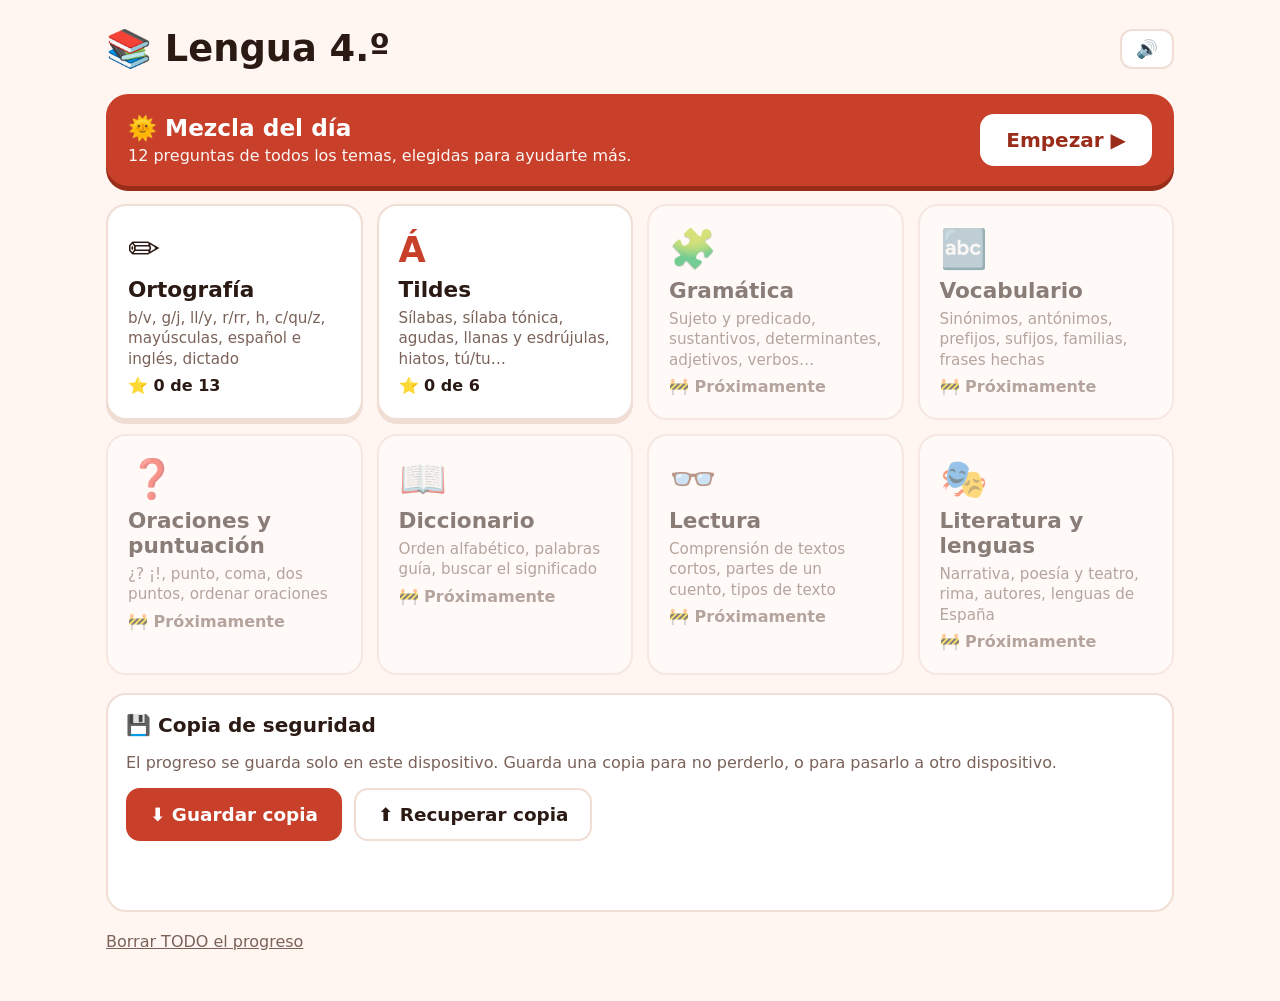
==== index.html @ 96a1ffc2 "Phase 2: Tildes topic with 6 accent skills Syllables, stressed syllable, aguda/llana/esdrújula, the " ====
<!doctype html>
<html lang="es">
<head>
<meta charset="utf-8">
<meta name="viewport" content="width=device-width, initial-scale=1, maximum-scale=1, user-scalable=no">
<meta name="apple-mobile-web-app-capable" content="yes">
<meta name="mobile-web-app-capable" content="yes">
<meta name="theme-color" content="#c8402a">
<title>Lengua 4.º</title>
<link rel="manifest" href="manifest.webmanifest">
<link rel="icon" href="icon-192.png">
<link rel="apple-touch-icon" href="icon-192.png">
<link rel="stylesheet" href="shared/style.css">
<style>
/* main page only */
.daily{display:flex;align-items:center;justify-content:space-between;gap:16px;flex-wrap:wrap;background:var(--accent);color:var(--accent-ink);
  border-radius:22px;padding:20px 22px;margin:16px 0 6px;box-shadow:0 5px 0 var(--accent-dark)}
.daily h2{margin:0 0 4px;font-size:1.45rem}
.daily p{margin:0;opacity:.95}
.daily .btn{background:#fff;color:var(--accent-dark);border:none;font-size:1.25rem;padding:14px 26px}
.daily .btn:disabled{opacity:.6;cursor:default}
.mode .letter{display:inline-block;font-weight:900;color:var(--accent);font-size:2.2rem;line-height:1.1}
</style>
</head>
<body>
<section id="hub" class="screen active">
  <div class="top">
    <h1>📚 Lengua 4.º</h1>
    <button id="soundBtn" class="ghost" aria-label="Sonido sí o no">🔊</button>
  </div>

  <div class="daily" id="daily"></div>

  <div id="topics" class="modes"></div>

  <div class="panel">
    <h2>💾 Copia de seguridad</h2>
    <p class="muted">El progreso se guarda solo en este dispositivo. Guarda una copia para no perderlo, o para pasarlo a otro dispositivo.</p>
    <div class="btnrow" style="justify-content:flex-start;margin-top:10px">
      <button id="backupBtn" class="btn primary">⬇️ Guardar copia</button>
      <button id="restoreBtn" class="btn">⬆️ Recuperar copia</button>
      <input id="restoreFile" type="file" accept=".json,application/json" hidden>
    </div>
    <p id="backupMsg" class="muted" style="min-height:1.2em"></p>
  </div>
  <button id="resetBtn" class="link">Borrar TODO el progreso</button>
</section>

<script src="shared/progress.js"></script>
<script src="shared/engine.js"></script>
<script src="shared/words.js"></script>
<script src="shared/silabas.js"></script>
<!-- every topic's skills.js goes here as it is built: for progress, the curriculum map and the daily mix -->
<script src="ortografia/skills.js"></script>
<script src="tildes/skills.js"></script>
<script>
(function(){
"use strict";
const { $, prog:P, shuffle } = L4;

/* The topics, in the order of the roadmap. built:false shows "Próximamente". */
const TOPICS = [
  { id:"ortografia",  emoji:"✏️", name:"Ortografía",            path:"ortografia/",  desc:"b/v, g/j, ll/y, r/rr, h, c/qu/z, mayúsculas, español e inglés, dictado" },
  { id:"tildes",      emoji:'<span class="letter">Á</span>', name:"Tildes",               path:"tildes/",      desc:"Sílabas, sílaba tónica, agudas, llanas y esdrújulas, hiatos, tú/tu…" },
  { id:"gramatica",   emoji:"🧩", name:"Gramática",             path:"gramatica/",   desc:"Sujeto y predicado, sustantivos, determinantes, adjetivos, verbos…" },
  { id:"vocabulario", emoji:"🔤", name:"Vocabulario",           path:"vocabulario/", desc:"Sinónimos, antónimos, prefijos, sufijos, familias, frases hechas" },
  { id:"oraciones",   emoji:"❓", name:"Oraciones y puntuación", path:"oraciones/",   desc:"¿? ¡!, punto, coma, dos puntos, ordenar oraciones" },
  { id:"diccionario", emoji:"📖", name:"Diccionario",           path:"diccionario/", desc:"Orden alfabético, palabras guía, buscar el significado" },
  { id:"lectura",     emoji:"👓", name:"Lectura",               path:"lectura/",     desc:"Comprensión de textos cortos, partes de un cuento, tipos de texto" },
  { id:"literatura",  emoji:"🎭", name:"Literatura y lenguas",  path:"literatura/",  desc:"Narrativa, poesía y teatro, rima, autores, lenguas de España" }
];
const built = t => L4.TOPICS.some(x => x.id === t.id);
const allSkills = () => L4.TOPICS.flatMap(T => T.skills.map(s => ({ s, T })));

/* ---------- topic tiles ---------- */
function renderTopics(){
  $("#topics").innerHTML = TOPICS.map(t => {
    if (!built(t)) return `<div class="mode soon" aria-disabled="true"><span class="emoji">${t.emoji}</span><b>${t.name}</b><small>${t.desc}</small><small><b style="font-size:1rem">🚧 Próximamente</b></small></div>`;
    const topic = L4.TOPICS.find(x => x.id === t.id);
    return `<a class="mode" href="${t.path}"><span class="emoji">${t.emoji}</span><b>${t.name}</b><small>${t.desc}</small><small><b style="font-size:1rem;color:var(--ink)">⭐ ${P.topicStars(topic)} de ${topic.skills.length}</b></small></a>`;
  }).join("");
}

/* ---------- the daily mix ---------- */
function status(id){ const r = P.peek(id); return !r || !r.seen ? (r && r.star ? "mastered" : "new") : r.star ? "mastered" : "learning"; }
function renderDaily(){
  if (!allSkills().length){
    $("#daily").innerHTML = `<div><h2>🌞 Mezcla del día</h2><p>Estará lista en cuanto haya temas para practicar.</p></div><button class="btn" disabled>Empezar ▶</button>`;
    return;
  }
  const d = P.daily, done = d.last === P.today(), yesterday = P.dayKey(new Date(Date.now() - 864e5));
  const streak = done || d.last === yesterday ? d.streak : 0;
  const line = done ? `✓ ¡Hecha hoy! 🔥 ${streak} ${streak === 1 ? "día" : "días"} seguidos. ¿Otra?`
             : streak ? `¡Sigue con tu racha de 🔥 ${streak} ${streak === 1 ? "día" : "días"}!`
             : "12 preguntas de todos los temas, elegidas para ayudarte más.";
  $("#daily").innerHTML = `<div><h2>🌞 Mezcla del día</h2><p>${line}</p></div><button class="btn" id="mixBtn">${done ? "Otra vez" : "Empezar"} ▶</button>`;
  $("#mixBtn").onclick = startMix;
}
function buildMix(){
  const pool = allSkills().map(({ s, T }) => {
    const r = P.peek(s.id), st = status(s.id);
    if (st === "new") return { s, T, w:1, lv:1, isNew:true };
    if (st === "mastered"){                            // review it if it hasn't been practised for a week
      const days = r && r.lastDate ? (Date.now() - new Date(r.lastDate)) / 864e5 : 99;
      return { s, T, w:days >= 7 ? 3 : .5, lv:3 };
    }
    return { s, T, w:r.last === 0 ? 6 : 4, lv:r.level };   // still learning: most of the mix
  });
  const qs = [], per = {}, keys = new Set();
  let news = 0, guard = 0;
  while (qs.length < 12 && guard++ < 800){
    // at most 2 questions per skill and 2 new skills, unless there aren't enough skills to fill the mix
    const strict = guard < 300;
    const [p] = L4.weightedPick(pool, pool.map(x => x.w), 1);
    if ((per[p.s.id] || 0) >= (strict ? 2 : 4) || (strict && p.isNew && !per[p.s.id] && news >= 2)) continue;
    let q; try { q = p.s.make(p.lv); } catch(e){ continue; }
    const k = q.key || q.text + "|" + (q.gap || "");
    if (keys.has(k)) continue;
    keys.add(k);
    if (p.isNew && !per[p.s.id]) news++;
    per[p.s.id] = (per[p.s.id] || 0) + 1;
    qs.push(Object.assign(q, { _skill:p.s.id, _lv:p.lv, _name:p.s.name, tag:`${p.T.emoji} ${p.s.name}` }));
  }
  return shuffle(qs);
}
L4._buildMix = buildMix;                               // for testing
let unlocked = [];                                     // levels and stars won during this mix
function startMix(){
  unlocked = [];
  L4.startSession({ title:"🌞 Mezcla del día", questions:buildMix(), requeue:true, maxQ:16, waitOnWrong:true,
    onAnswer:(q, ok, ms) => {
      P.record(q._skill, ok, ms);
      if (!q.retry){ const m = P.mixProgress(q._skill, q._lv, ok, q._name); if (m) unlocked.push(m); }   // retries don't count
    },
    onFinish:finishMix });
}
function finishMix(res){
  const first = res.filter(r => !r.q.retry), score = first.filter(r => r.ok).length;
  const fresh = P.dailyDone(), d = P.daily;
  const msg = (fresh ? `🔥 ¡${d.streak} ${d.streak === 1 ? "día" : "días"} seguidos! ` : "") +
    (score === first.length ? "¡Todas bien! ¡Genial!" : score >= first.length * .75 ? "¡Muy buen trabajo!" : "Buena práctica. Las difíciles volverán mañana.");
  L4.showResults({ title:fresh ? "¡Mezcla del día hecha! 🌞" : "¡Mezcla hecha! 🌞", score:`${score} / ${first.length}`, msg:unlocked.length ? `${msg} ${unlocked.join(" · ")}` : msg,
    missed:res.filter(r => !r.ok), buttons:[["Otra mezcla", startMix, ""], ["Inicio", goHome, "primary"]], celebrate:fresh || unlocked.length > 0 });
}
function goHome(){ L4.stopSession(); renderAll(); L4.show("hub"); }
L4.onQuit = goHome;

function renderAll(){
  renderDaily(); renderTopics();
  $("#soundBtn").textContent = P.sound ? "🔊" : "🔇";
}

$("#soundBtn").addEventListener("click", () => { P.sound = !P.sound; renderAll(); });
$("#resetBtn").addEventListener("click", () => {
  if (confirm("¿Borrar TODO el progreso de todos los temas (estrellas, niveles, racha)? No se puede deshacer.")){ P.resetAll(); location.reload(); }
});

/* ---------- backup & restore ---------- */
function backupMsg(t){ $("#backupMsg").textContent = t; }
$("#backupBtn").addEventListener("click", () => {
  try {
    const stamp = P.today(), name = `lengua4-copia-${stamp}.json`;
    const url = URL.createObjectURL(new Blob([JSON.stringify(P.backup(), null, 1)], { type:"application/json" }));
    const a = document.createElement("a");
    a.href = url; a.download = name;
    document.body.appendChild(a); a.click(); a.remove();
    setTimeout(() => URL.revokeObjectURL(url), 10000);
    backupMsg(`✓ Guardado "${name}" (mira en Descargas).`);
  } catch(e){ backupMsg("No se ha podido guardar la copia en este dispositivo."); }
});
$("#restoreBtn").addEventListener("click", () => $("#restoreFile").click());
$("#restoreFile").addEventListener("change", async e => {
  const f = e.target.files && e.target.files[0];
  e.target.value = "";
  if (!f) return;
  let obj;
  try { obj = JSON.parse(await f.text()); } catch(err){ backupMsg("Ese archivo no es una copia de Lengua 4.º."); return; }
  const when = obj && obj.savedAt ? new Date(obj.savedAt).toLocaleString("es-ES") : "una fecha desconocida";
  if (!confirm(`¿Cambiar el progreso de este dispositivo por la copia del ${when}?`)) return;
  try { P.restore(obj); renderAll(); backupMsg("✓ Progreso recuperado."); }
  catch(err){ backupMsg("Ese archivo no es una copia de Lengua 4.º."); }
});

L4.registerOffline("sw.js");
renderAll();
})();
</script>
</body>
</html>
---- shared/style.css ----
/* Shared look for every page of Lengua 4.º (based on the maths app's style) */
:root{
  --bg:#fff6f1; --card:#ffffff; --ink:#2b1a14; --muted:#7a6259; --accent:#c8402a; --accent-dark:#9a2c1a; --accent-ink:#ffffff;
  --good:#1a8f57; --good-fill:#1a8f57; --good-dark:#126b40; --bad:#d63b3b; --near:#a36500; --line:#f0ddd4; --key:#fbebe3; --key-ink:#2b1a14; --grey:#e7dcd7;
  --gold:#ffe9a8; --gold-ink:#6a4a00;
}
@media (prefers-color-scheme: dark){
  :root{ --bg:#1c1311; --card:#2a1d19; --ink:#f7ece7; --muted:#c0a79d; --accent:#cf4630; --accent-dark:#8e2f1f; --line:#46322b;
         --key:#3a2a24; --key-ink:#f7ece7; --grey:#4a3832; --near:#f0a830; --good:#3cc47f; --bad:#ff6b6b; }
}
*{box-sizing:border-box}
html,body{margin:0;min-height:100%}
body{background:var(--bg);color:var(--ink);font-family:system-ui,-apple-system,"Segoe UI",Roboto,sans-serif;
  -webkit-user-select:none;user-select:none;touch-action:manipulation;-webkit-tap-highlight-color:transparent}
button{font:inherit;color:inherit;cursor:pointer}
a.ghost,a.mode{color:inherit;text-decoration:none}
.screen{display:none;padding:20px 16px 40px;max-width:1100px;margin:0 auto}
.screen.active{display:block}
h1{font-size:clamp(1.6rem,4vw,2.3rem);margin:.2em 0}
h2{font-size:1.25rem;margin:0 0 .6em}
h3{font-size:1.05rem;margin:1.2em 0 .5em}
.muted{color:var(--muted)}
.top{display:flex;align-items:center;justify-content:space-between;gap:12px;flex-wrap:wrap}
.topbtns{display:flex;gap:8px}
.ghost{background:var(--card);border:2px solid var(--line);border-radius:12px;padding:8px 14px;font-size:1.1rem}
.link{background:none;border:none;color:var(--muted);text-decoration:underline;padding:10px 0;margin-top:10px}

/* tiles */
.modes{display:grid;grid-template-columns:repeat(auto-fit,minmax(230px,1fr));gap:14px;margin:18px 0}
.mode{background:var(--card);border:2px solid var(--line);border-radius:20px;padding:20px;text-align:left;display:flex;flex-direction:column;gap:6px;
  box-shadow:0 4px 0 var(--line);transition:transform .08s}
.mode:active{transform:translateY(3px);box-shadow:0 1px 0 var(--line)}
.mode .emoji{font-size:2.4rem}
.mode b{font-size:1.35rem}
.mode small{color:var(--muted);font-size:.95rem;line-height:1.35}
.mode.soon{opacity:.55;box-shadow:none;cursor:default}
.mode.soon:active{transform:none}
.records{display:grid;grid-template-columns:repeat(auto-fit,minmax(150px,1fr));gap:10px}
.rec{background:var(--key);border-radius:14px;padding:12px 14px}
.rec small{display:block;color:var(--muted)}
.rec b{font-size:1.8rem}
.panel{background:var(--card);border:2px solid var(--line);border-radius:20px;padding:18px;margin-top:14px}

/* skill tabs, rule card and levels on topic pages */
.tabs{display:flex;flex-wrap:wrap;gap:8px;padding:4px 2px 8px;margin-top:14px}
.tab{flex:0 0 auto;background:var(--card);border:2px solid var(--line);border-radius:999px;padding:10px 16px;font-weight:700;white-space:nowrap}
.tab.on{background:var(--accent);border-color:var(--accent);color:var(--accent-ink)}
.note{background:var(--gold);color:var(--gold-ink);border-radius:12px;padding:8px 12px;max-width:640px;font-weight:600}
.rule{background:var(--key);border-radius:16px;padding:12px 16px;margin:12px 0 4px;max-width:640px;line-height:1.5;font-size:1.08rem}
.rule summary{cursor:pointer;font-weight:800;font-size:1.1rem}
.rule div{margin-top:8px}
.rule ul{margin:.3em 0;padding-left:1.3em}
.rule b{color:var(--accent)}
.llist{display:grid;gap:12px;margin-top:16px;max-width:560px}
.lbtn{background:var(--card);border:2px solid var(--line);border-radius:18px;padding:16px;display:flex;flex-direction:column;gap:4px;
  align-items:flex-start;text-align:left;box-shadow:0 4px 0 var(--line)}
.lbtn b{font-size:1.25rem}
.lbtn small{color:var(--muted)}
.lbtn:disabled{opacity:.45;cursor:default}

/* play */
.playtop{display:flex;align-items:center;justify-content:space-between;gap:10px;font-weight:700}
#playTitle{text-align:center;flex:1}
#progress{color:var(--muted);min-width:60px;text-align:right}
.playbody{display:flex;flex-direction:column;align-items:center;gap:14px;margin-top:18px;text-align:center}
.q{font-size:clamp(1.3rem,4.2vw,2rem);font-weight:700;line-height:1.35;max-width:34ch}
.q:empty{display:none}
.qpic{display:flex;flex-wrap:wrap;justify-content:center;gap:8px;font-size:clamp(3rem,10vw,5rem);line-height:1.1}
.qpic:empty{display:none}
.answer{display:inline-block;min-width:5em;max-width:100%;font-size:clamp(2rem,7vw,3.4rem);font-weight:800;padding:.08em .4em;border:4px solid var(--accent);
  border-radius:18px;background:var(--card);min-height:1.45em;overflow-wrap:anywhere;letter-spacing:.02em}
.answer.right{border-color:var(--good);color:var(--good)}
.answer.near{border-color:var(--near);color:var(--near)}
.answer.wrong{border-color:var(--bad);color:var(--bad)}
.answer .caret{display:inline-block;width:.08em;height:1em;background:var(--accent);vertical-align:-.12em;margin-left:.03em;animation:blink 1s steps(1) infinite}
.answer.right .caret,.answer.near .caret,.answer.wrong .caret{display:none}
@keyframes blink{50%{opacity:0}}
.answer .slot{display:inline-block;min-width:.7em;border-bottom:.1em solid var(--accent);color:var(--accent);line-height:1.1}
.answer .slot.none{min-width:.35em}
.answer .slot.right{color:var(--good);border-color:var(--good)}
.sayBtn{font-size:clamp(2.4rem,7vw,3.4rem);background:var(--gold);color:var(--gold-ink);border:none;border-radius:20px;padding:.1em .5em;box-shadow:0 4px 0 var(--line)}
.answer .slot.wrongpick{color:var(--bad);border-color:var(--bad)}
.answer .fix{color:var(--good);font-size:.7em}
.feedback{min-height:1.6em;font-size:clamp(1.15rem,3.2vw,1.6rem);font-weight:700;line-height:1.4;max-width:40ch}
.feedback:empty{min-height:0}
.feedback.good{color:var(--good)}
.feedback.near{color:var(--near)}
.feedback.bad{color:var(--bad)}
.feedback b{color:var(--ink)}
#cont:empty{display:none}
.choices{display:grid;gap:12px;width:100%;max-width:440px}
.choices:empty{display:none}
.choices.row{grid-template-columns:repeat(auto-fit,minmax(90px,1fr));max-width:520px}
.choice{min-height:72px;font-size:1.6rem;font-weight:700;border:3px solid var(--line);border-radius:16px;background:var(--key);color:var(--key-ink);box-shadow:0 4px 0 var(--line)}
.choice:disabled{cursor:default}
.choice.right{border-color:var(--good);background:#a6e5c1;color:#0d5a33}
.choice.wrongpick{border-color:var(--bad);background:#f7c3c3;color:#7a1d1d}
.choice.check{background:var(--good-fill);color:#fff;border-color:var(--good-fill);box-shadow:0 4px 0 var(--good-dark)}

/* tap words in a sentence */
.board{width:100%;max-width:820px}
.board:empty{display:none}
.sentence{display:flex;flex-wrap:wrap;justify-content:center;align-items:baseline;gap:10px 8px;font-size:clamp(1.4rem,4vw,2rem);font-weight:600;line-height:1.3}
.word{border:3px solid var(--line);background:var(--card);border-radius:12px;padding:.12em .4em;font-weight:600;box-shadow:0 3px 0 var(--line)}
.word.on{background:var(--accent);border-color:var(--accent);color:var(--accent-ink)}
.word.right{background:#a6e5c1;border-color:var(--good);color:#0d5a33}
.word.missed{border-color:var(--good);border-style:dashed}
.word.wrongpick{background:#f7c3c3;border-color:var(--bad);color:#7a1d1d}
.word:disabled{cursor:default}
.mark{margin-left:-6px;font-weight:800}

/* put cards in order */
.built{min-height:3.4em;display:flex;flex-wrap:wrap;justify-content:center;align-items:center;gap:8px;padding:10px;border:3px dashed var(--accent);
  border-radius:18px;background:var(--card);margin-bottom:14px}
.built.tight{gap:3px}
.built.right{border-style:solid;border-color:var(--good)}
.built.wrong{border-style:solid;border-color:var(--bad)}
.built .hint{font-size:1.1rem}
.pool{display:flex;flex-wrap:wrap;justify-content:center;gap:10px}
.card{font-size:clamp(1.3rem,3.6vw,1.8rem);font-weight:700;border:3px solid var(--line);background:var(--key);color:var(--key-ink);border-radius:14px;
  padding:.25em .6em;min-width:2.2em;box-shadow:0 3px 0 var(--line)}
.card.on{background:var(--card);border-color:var(--accent)}
.card:disabled{cursor:default}
.ghostcard{visibility:hidden}

/* Spanish keyboard */
.kbd{width:100%;max-width:760px;display:flex;flex-direction:column;gap:7px;margin-top:4px}
.krow,.kxtra{display:flex;gap:6px;justify-content:center}
.kxtra:empty{display:none}
.kbd button{flex:1 1 0;min-width:0;height:clamp(50px,7.2vh,64px);font-size:clamp(1.25rem,3.4vw,1.7rem);font-weight:700;border:none;border-radius:12px;
  background:var(--key);color:var(--key-ink);box-shadow:0 3px 0 var(--line);padding:0}
.kbd button.down{transform:translateY(2px);box-shadow:0 1px 0 var(--line)}
.kbd .kxtra button{flex:0 0 clamp(50px,9vw,72px);background:var(--gold);color:var(--gold-ink)}
.kbd .k-shift,.kbd .k-del{flex-grow:1.5}
.kbd .k-shift.on{background:var(--accent);color:var(--accent-ink)}
.kbd .k-acute,.kbd .k-diaer{flex-grow:1;background:var(--gold);color:var(--gold-ink);font-size:clamp(2.4rem,6vw,3.2rem);line-height:1;padding-top:.3em}
.kbd button.lit{background:var(--gold);color:var(--gold-ink);outline:3px solid var(--accent)}
.kbd .k-acute.on,.kbd .k-diaer.on{background:var(--accent);color:var(--accent-ink)}
.kbd .k-space{flex-grow:4;font-size:1.1rem}
.kbd .k-ok{flex-grow:3;background:var(--good-fill);color:#fff;box-shadow:0 3px 0 var(--good-dark);font-size:1.15rem}

/* results */
.res{text-align:center;max-width:720px;margin:0 auto}
.bigscore{font-size:clamp(3.5rem,12vw,6rem);font-weight:800;color:var(--accent);margin:.1em 0}
.chips{display:flex;flex-wrap:wrap;gap:10px;justify-content:center}
.chip{background:var(--card);border:2px solid var(--line);border-radius:14px;padding:8px 14px;display:flex;flex-direction:column}
.chip b{font-size:1.25rem}
.chip small{color:var(--muted)}
.btnrow{display:flex;flex-wrap:wrap;gap:12px;justify-content:center;margin-top:26px}
.btn{background:var(--card);border:2px solid var(--line);border-radius:14px;padding:14px 22px;font-size:1.15rem;font-weight:700}
.btn.primary{background:var(--accent);border-color:var(--accent);color:var(--accent-ink)}

/* confetti */
.confetti{position:fixed;inset:0;pointer-events:none;overflow:hidden;z-index:10}
.confetti span{position:absolute;top:-50px;animation:fall 2.6s ease-in forwards}
@keyframes fall{to{transform:translateY(110vh) rotate(540deg)}}
.q .hint{letter-spacing:.18em;white-space:nowrap}
.q .vv{color:var(--accent);text-decoration:underline;text-underline-offset:.15em}
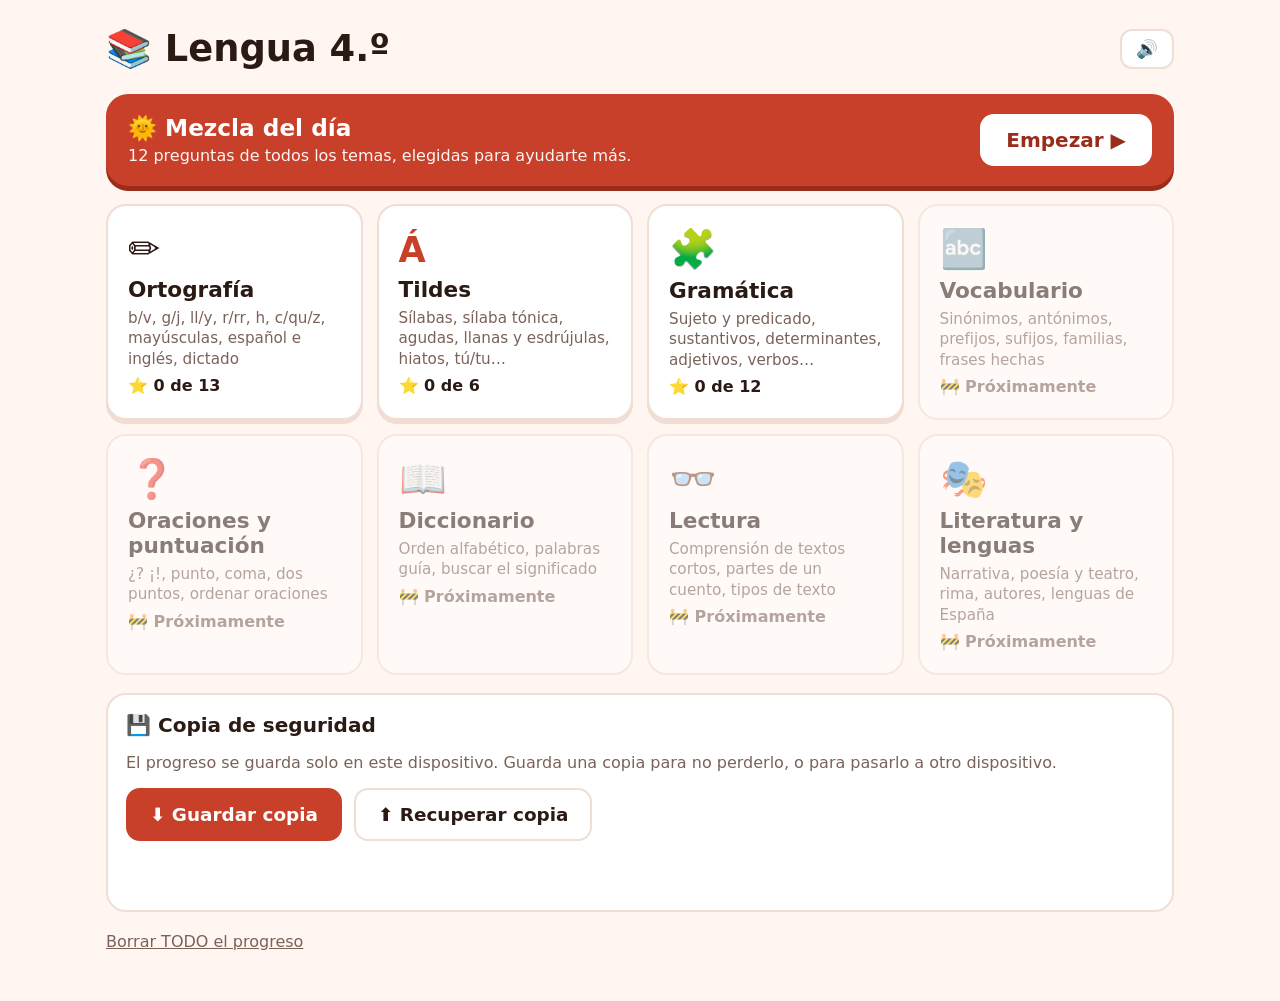
==== commit 6bc8ce22: "Phase 3: Gramática topic with 12 grammar skills Subject and predicate, sentence types, noun phrase, " ====
--- a/index.html
+++ b/index.html
@@ -53,6 +53,7 @@
 <!-- every topic's skills.js goes here as it is built: for progress, the curriculum map and the daily mix -->
 <script src="ortografia/skills.js"></script>
 <script src="tildes/skills.js"></script>
+<script src="gramatica/skills.js"></script>
 <script>
 (function(){
 "use strict";
--- a/shared/style.css
+++ b/shared/style.css
@@ -156,3 +156,4 @@
 @keyframes fall{to{transform:translateY(110vh) rotate(540deg)}}
 .q .hint{letter-spacing:.18em;white-space:nowrap}
 .q .vv{color:var(--accent);text-decoration:underline;text-underline-offset:.15em}
+.answer.long{font-size:clamp(1.4rem,4.6vw,2.2rem)}
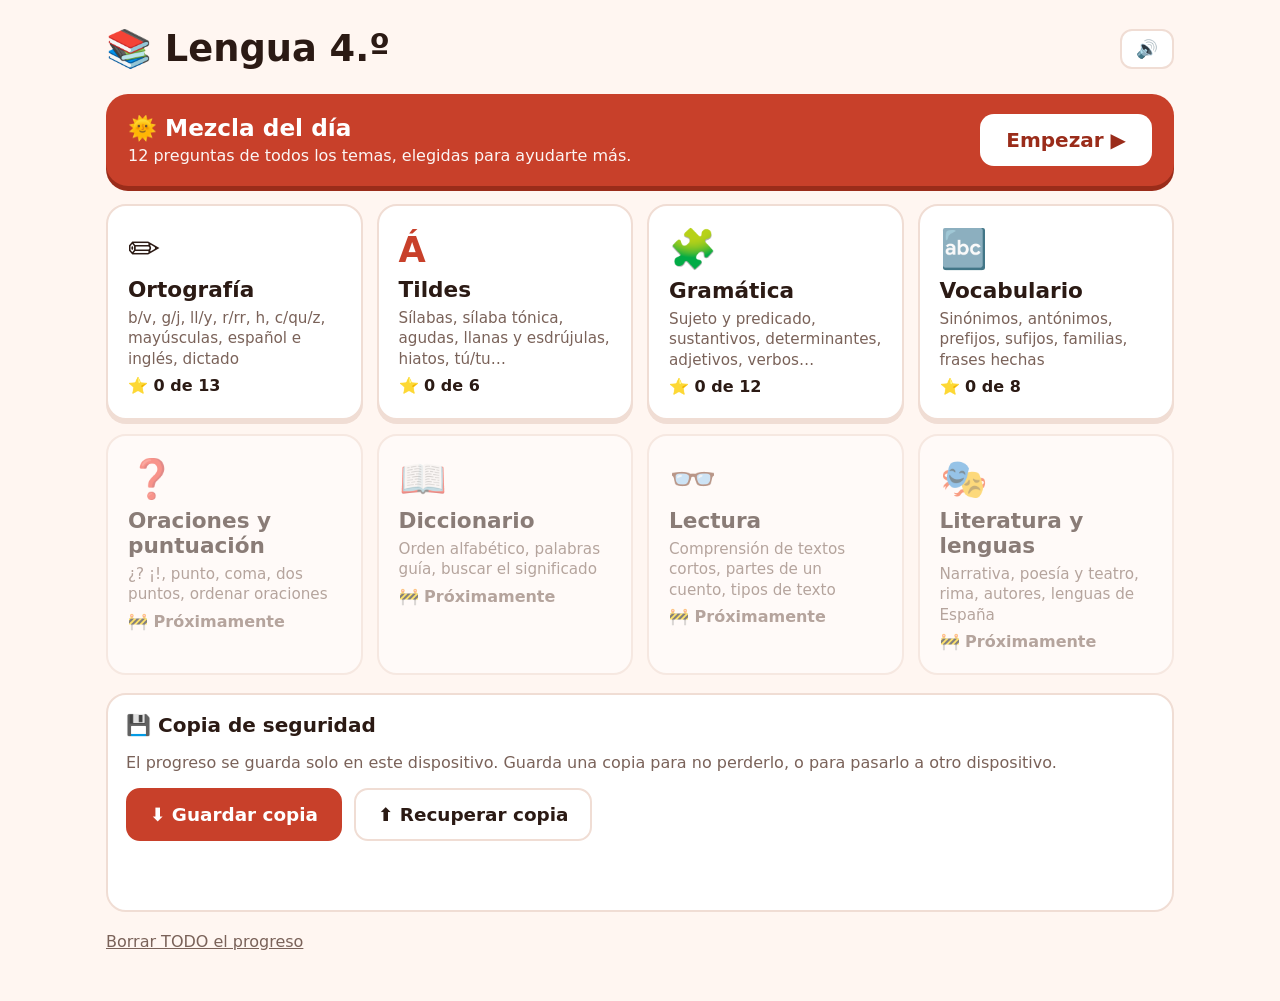
==== commit b5408182: "Phase 4: Vocabulario topic with 8 vocabulary skills Word families, compound words, prefixes, suffixe" ====
--- a/index.html
+++ b/index.html
@@ -54,6 +54,7 @@
 <script src="ortografia/skills.js"></script>
 <script src="tildes/skills.js"></script>
 <script src="gramatica/skills.js"></script>
+<script src="vocabulario/skills.js"></script>
 <script>
 (function(){
 "use strict";
--- a/shared/style.css
+++ b/shared/style.css
@@ -157,3 +157,4 @@
 .q .hint{letter-spacing:.18em;white-space:nowrap}
 .q .vv{color:var(--accent);text-decoration:underline;text-underline-offset:.15em}
 .answer.long{font-size:clamp(1.4rem,4.6vw,2.2rem)}
+.q b{color:var(--accent)}
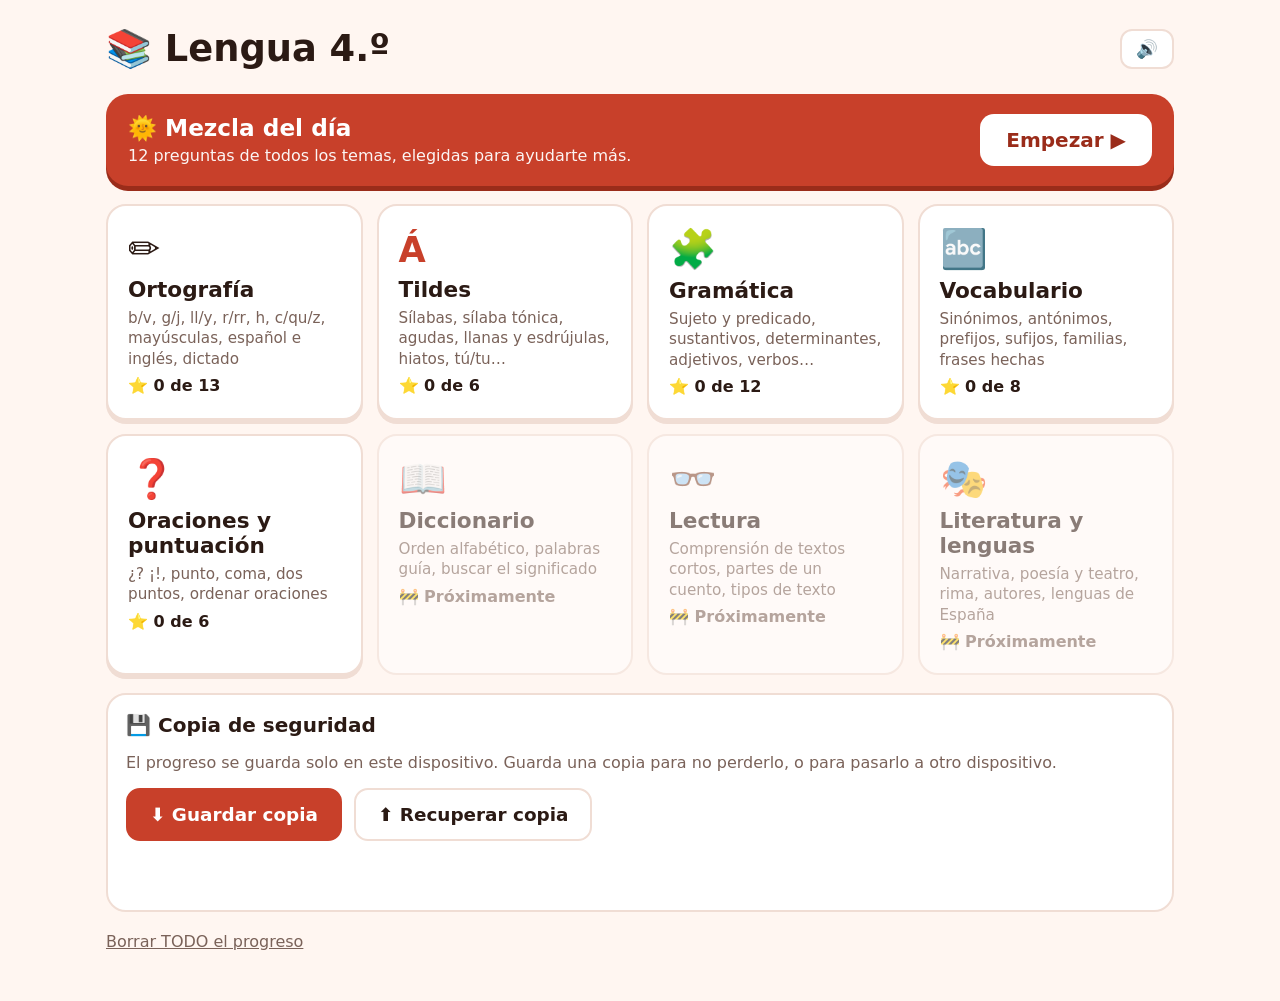
==== commit 3b2a69dc: "Phase 5: Oraciones y puntuación topic with 6 skills New punct input (choose a mark, tap where it goe" ====
--- a/index.html
+++ b/index.html
@@ -55,6 +55,7 @@
 <script src="tildes/skills.js"></script>
 <script src="gramatica/skills.js"></script>
 <script src="vocabulario/skills.js"></script>
+<script src="oraciones/skills.js"></script>
 <script>
 (function(){
 "use strict";
--- a/shared/style.css
+++ b/shared/style.css
@@ -158,3 +158,19 @@
 .q .vv{color:var(--accent);text-decoration:underline;text-underline-offset:.15em}
 .answer.long{font-size:clamp(1.4rem,4.6vw,2.2rem)}
 .q b{color:var(--accent)}
+
+/* place punctuation */
+.psentence{display:flex;flex-wrap:wrap;justify-content:center;align-items:center;gap:4px 2px;font-size:clamp(1.4rem,4vw,2rem);font-weight:600;line-height:1.3}
+.pword{padding:0 .05em}
+.gapbtn{min-width:1.4em;height:1.6em;border:2px dashed var(--line);border-radius:10px;background:transparent;padding:0 .15em;display:inline-flex;align-items:center;justify-content:center;font-size:1em;font-weight:800}
+.gapbtn i{display:block;width:.25em;height:.25em;border-radius:50%;background:var(--muted);opacity:.5}
+.gapbtn.full{border-style:solid;border-color:var(--accent);background:var(--card)}
+.gapbtn:disabled{cursor:default}
+.pm{color:var(--accent)}
+.pm.right{color:var(--good)}
+.pm.wrongpick{color:var(--bad);text-decoration:line-through}
+.pm.missed{color:var(--good);border-bottom:3px dashed var(--good)}
+.marks{display:flex;gap:10px;justify-content:center;flex-wrap:wrap}
+.markbtn{min-width:64px;height:64px;font-size:2rem;font-weight:800;border:3px solid var(--line);border-radius:16px;background:var(--key);color:var(--key-ink);box-shadow:0 4px 0 var(--line)}
+.markbtn.on{background:var(--accent);border-color:var(--accent);color:var(--accent-ink)}
+.choices .hint{margin:0;text-align:center}
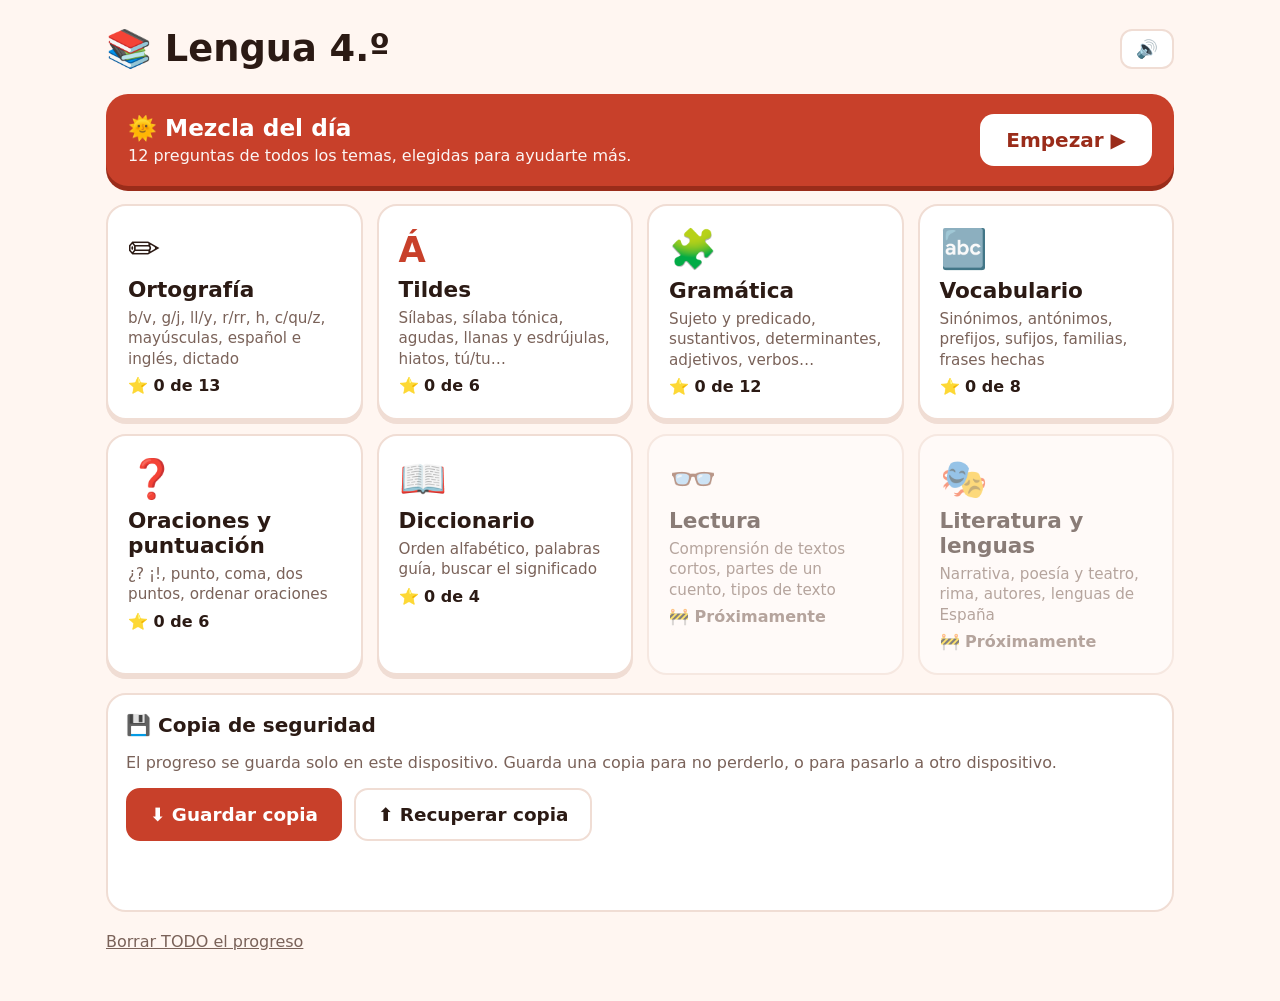
==== commit 6bfdb0ab: "Phase 6: Diccionario topic with 4 skills Alphabetical order (ñ after n, accents ignored), guide word" ====
--- a/index.html
+++ b/index.html
@@ -56,6 +56,7 @@
 <script src="gramatica/skills.js"></script>
 <script src="vocabulario/skills.js"></script>
 <script src="oraciones/skills.js"></script>
+<script src="diccionario/skills.js"></script>
 <script>
 (function(){
 "use strict";
--- a/shared/style.css
+++ b/shared/style.css
@@ -174,3 +174,5 @@
 .markbtn{min-width:64px;height:64px;font-size:2rem;font-weight:800;border:3px solid var(--line);border-radius:16px;background:var(--key);color:var(--key-ink);box-shadow:0 4px 0 var(--line)}
 .markbtn.on{background:var(--accent);border-color:var(--accent);color:var(--accent-ink)}
 .choices .hint{margin:0;text-align:center}
+.qpic .entry{font-size:clamp(1.05rem,3vw,1.3rem);line-height:1.5;text-align:left;max-width:640px;background:var(--card);border:2px solid var(--line);border-left:6px solid var(--accent);border-radius:12px;padding:10px 14px}
+.qpic .entry span{display:block}
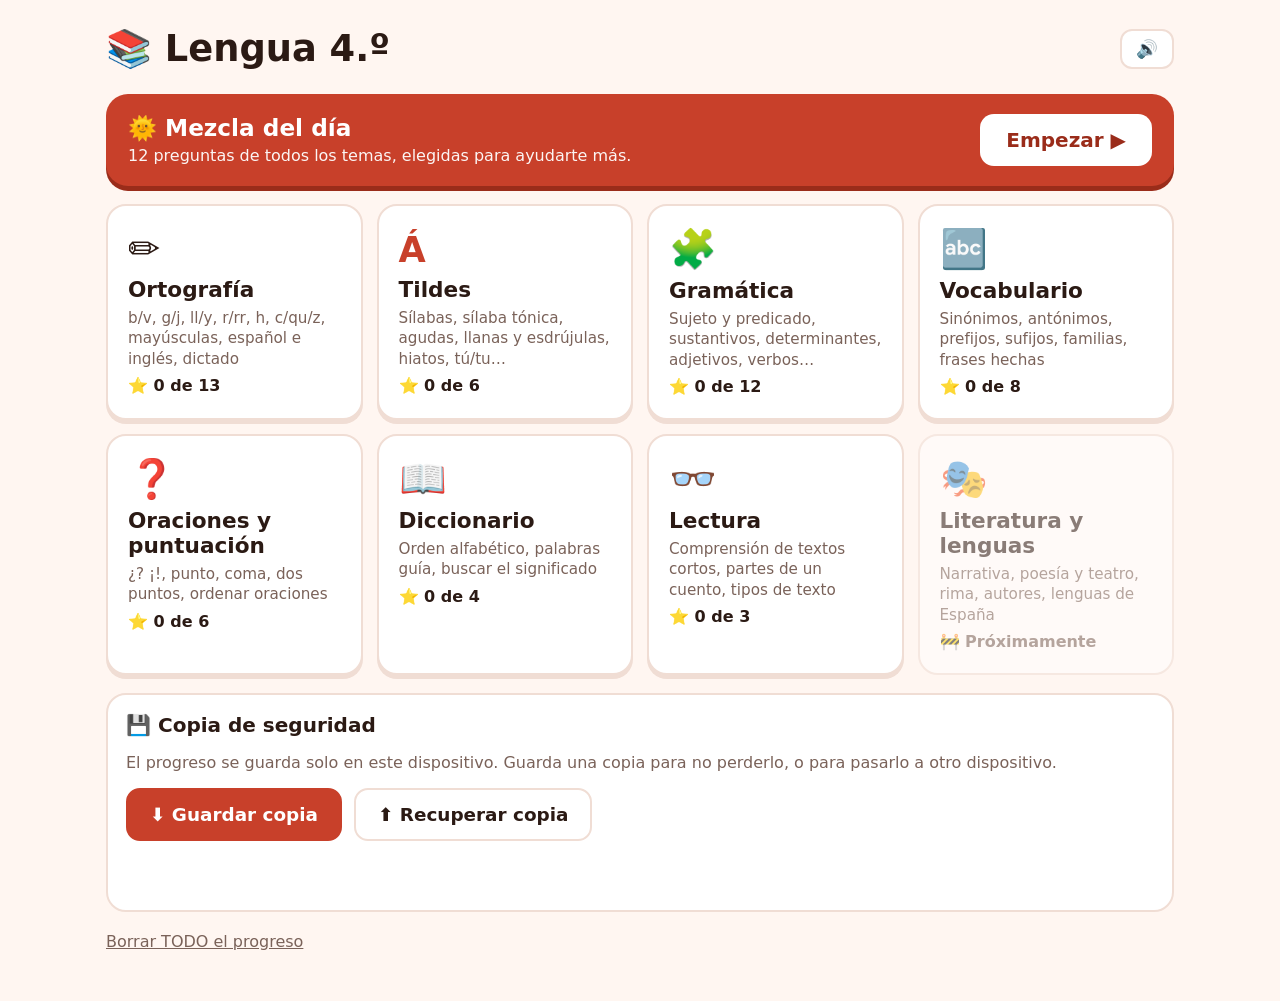
==== commit 4625af46: "Phase 7: Lectura topic with 3 reading skills Reading comprehension of stories built from hand-writte" ====
--- a/index.html
+++ b/index.html
@@ -57,6 +57,7 @@
 <script src="vocabulario/skills.js"></script>
 <script src="oraciones/skills.js"></script>
 <script src="diccionario/skills.js"></script>
+<script src="lectura/skills.js"></script>
 <script>
 (function(){
 "use strict";
--- a/shared/style.css
+++ b/shared/style.css
@@ -176,3 +176,10 @@
 .choices .hint{margin:0;text-align:center}
 .qpic .entry{font-size:clamp(1.05rem,3vw,1.3rem);line-height:1.5;text-align:left;max-width:640px;background:var(--card);border:2px solid var(--line);border-left:6px solid var(--accent);border-radius:12px;padding:10px 14px}
 .qpic .entry span{display:block}
+/* long cards (sentences, parts of a story) and reading texts */
+.card.long{font-size:clamp(1rem,2.6vw,1.2rem);font-weight:600;text-align:left;line-height:1.4;max-width:100%;padding:.5em .8em}
+.built:has(.card.long),.pool:has(.card.long){flex-direction:column;align-items:stretch}
+.qpic .texto{font-size:clamp(1.05rem,3vw,1.3rem);line-height:1.55;text-align:left;max-width:680px;background:var(--card);border:2px solid var(--line);border-radius:14px;padding:12px 18px}
+.qpic .texto p{margin:.35em 0}
+.qpic .texto p.hl{background:var(--gold);color:var(--gold-ink);border-radius:8px;padding:2px 6px;font-weight:700}
+.qpic .texto p.tit{font-weight:800;font-size:1.1em}
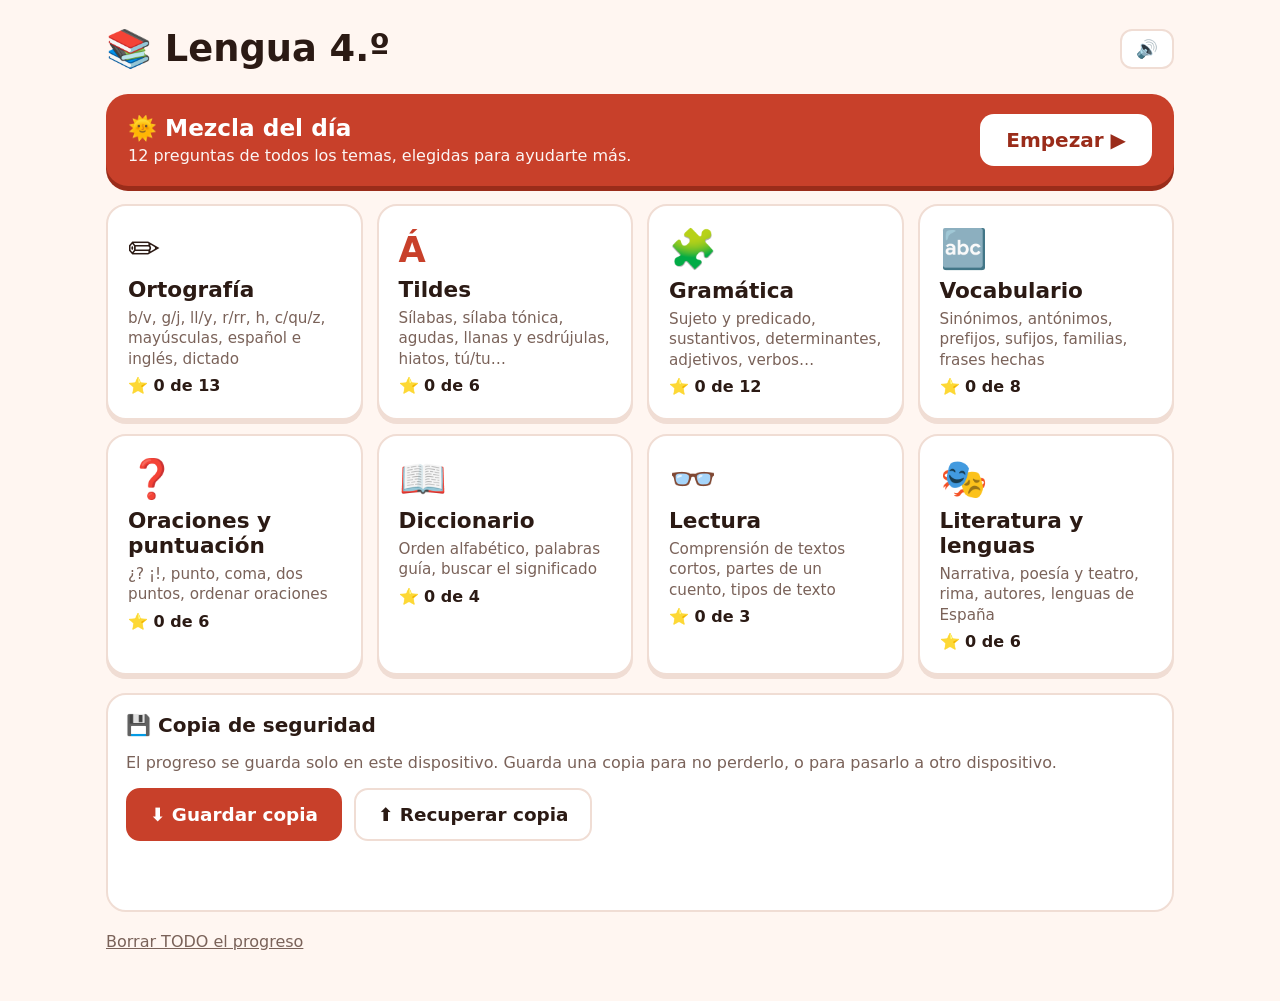
==== commit 5fc9c962: "Phase 8: Literatura y lenguas topic with 6 skills Genres and prose/verse, verse length (syllables, s" ====
--- a/index.html
+++ b/index.html
@@ -58,6 +58,7 @@
 <script src="oraciones/skills.js"></script>
 <script src="diccionario/skills.js"></script>
 <script src="lectura/skills.js"></script>
+<script src="literatura/skills.js"></script>
 <script>
 (function(){
 "use strict";
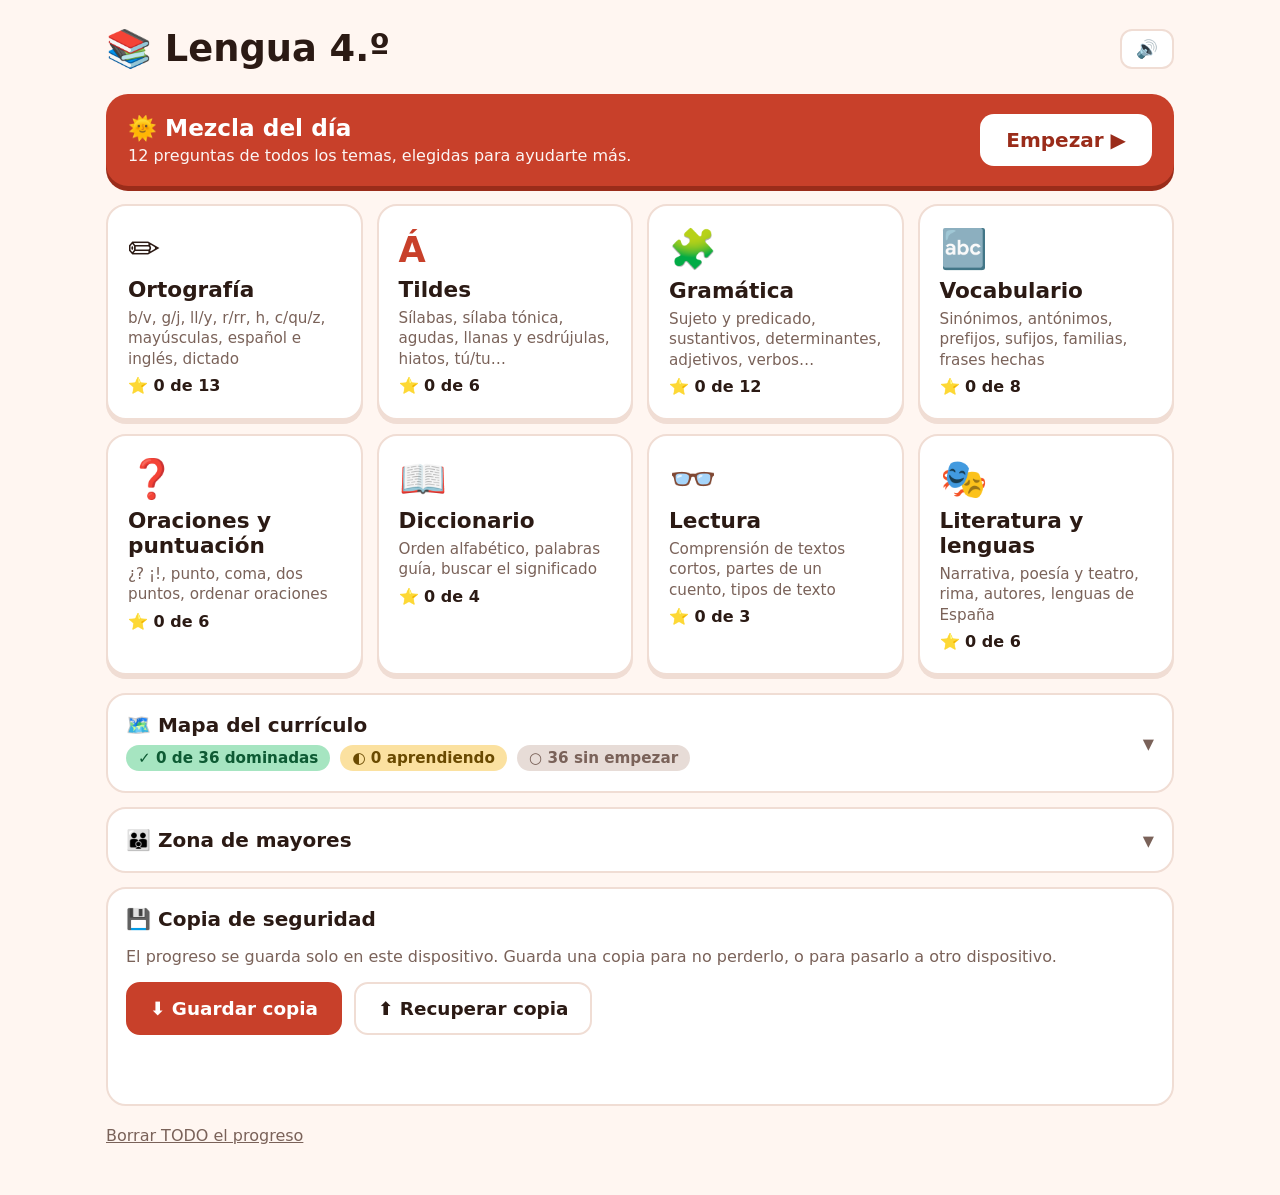
==== commit 82198c84: "Phase 9: curriculum map and grown-ups view on the main page Every curriculum line (plus the textbook" ====
--- a/index.html
+++ b/index.html
@@ -20,6 +20,41 @@
 .daily .btn{background:#fff;color:var(--accent-dark);border:none;font-size:1.25rem;padding:14px 26px}
 .daily .btn:disabled{opacity:.6;cursor:default}
 .mode .letter{display:inline-block;font-weight:900;color:var(--accent);font-size:2.2rem;line-height:1.1}
+.cmap-sec{margin-top:14px}
+.cmap-sec h3{margin:0 0 6px;font-size:1rem}
+.cline{display:flex;align-items:flex-start;gap:10px;padding:8px 10px;border-radius:10px;color:var(--ink);text-decoration:none;line-height:1.35}
+a.cline:hover{background:var(--key)}
+.cline .st{flex:0 0 9.6em;white-space:nowrap;text-align:center;font-size:.8rem;font-weight:800;border-radius:999px;padding:2px 8px;margin-top:1px}
+.st.new{background:var(--grey);color:var(--muted)}
+.st.learning{background:#fbe1a0;color:#6a4a00}
+.st.mastered{background:#a6e5c1;color:#0d5a33}
+.st.class{background:transparent;color:var(--muted);border:2px dashed var(--line)}
+.cline.class{color:var(--muted)}
+.summary-row{display:flex;flex-wrap:wrap;gap:10px;margin:8px 0 2px}
+.summary-row .st{font-size:.95rem;font-weight:800;border-radius:999px;padding:4px 12px}
+details.panel > summary{cursor:pointer;list-style:none;display:flex;align-items:center;justify-content:space-between}
+details.panel > summary::-webkit-details-marker{display:none}
+details.panel > summary h2{margin:0}
+details.panel > summary::after{content:"▾";font-size:1.4rem;color:var(--muted)}
+details[open].panel > summary::after{content:"▴"}
+.wk{position:relative;max-width:560px}
+.wk svg{width:100%;height:auto;display:block}
+.wk-bar{fill:var(--accent)}
+.wk-hit{fill:transparent;cursor:pointer}
+.wk-hit:hover + .wk-bar,.wk-hit.on + .wk-bar{fill:var(--accent-dark)}
+.wk-tip{position:absolute;pointer-events:none;background:var(--ink);color:var(--bg);border-radius:10px;padding:6px 10px;font-size:.9rem;white-space:nowrap;transform:translate(-50%,-110%);display:none}
+.ch-grid{stroke:var(--line);stroke-width:1.5}
+.ch-axis{stroke:var(--ink)}
+.ch-num{fill:var(--muted);font-weight:700}
+.weak{display:grid;gap:8px}
+.weak a{display:flex;justify-content:space-between;gap:10px;background:var(--key);border-radius:12px;padding:10px 12px;color:var(--ink);text-decoration:none}
+.weak small{color:var(--muted)}
+.dtable{border-collapse:separate;border-spacing:0;margin:8px 0;background:var(--card);border:2px solid var(--line);border-radius:14px;overflow:hidden;font-size:.95rem}
+.dtable th,.dtable td{padding:6px 12px;border-bottom:1px solid var(--line);text-align:center}
+.dtable tr:last-child td{border-bottom:none}
+.dtable th{background:var(--key)}
+.facts{display:grid;gap:6px;margin-top:10px}
+.facts div{background:var(--key);border-radius:12px;padding:8px 12px}
 </style>
 </head>
 <body>
@@ -32,6 +67,18 @@
   <div class="daily" id="daily"></div>
 
   <div id="topics" class="modes"></div>
+
+  <details class="panel" id="mapPanel">
+    <summary><div><h2>🗺️ Mapa del currículo</h2><div id="mapSummary" class="summary-row"></div></div></summary>
+    <p class="muted">Todo lo que se aprende en 4.º de Primaria (Comunidad de Madrid), más lo que añade el libro de 4.º. Toca una línea para practicarla.
+      Las marcadas «en clase» no se pueden practicar en una app: hablar, leer libros enteros, investigar…</p>
+    <div id="cmap"></div>
+  </details>
+
+  <details class="panel" id="parents">
+    <summary><h2>👪 Zona de mayores</h2></summary>
+    <div id="parentBody"></div>
+  </details>
 
   <div class="panel">
     <h2>💾 Copia de seguridad</h2>
@@ -50,6 +97,7 @@
 <script src="shared/engine.js"></script>
 <script src="shared/words.js"></script>
 <script src="shared/silabas.js"></script>
+<script src="shared/curriculum.js"></script>
 <!-- every topic's skills.js goes here as it is built: for progress, the curriculum map and the daily mix -->
 <script src="ortografia/skills.js"></script>
 <script src="tildes/skills.js"></script>
@@ -151,8 +199,103 @@
 function goHome(){ L4.stopSession(); renderAll(); L4.show("hub"); }
 L4.onQuit = goHome;
 
+/* ---------- curriculum map ---------- */
+const topicOf = id => L4.TOPICS.find(T => T.skills.some(s => s.id === id));
+const pathOf = id => { const T = topicOf(id), t = T && TOPICS.find(x => x.id === T.id); return t ? `${t.path}#${id}` : null; };
+const LABEL = { new:"○ Sin empezar", learning:"◐ Aprendiendo", mastered:"✓ Dominado", class:"En clase" };
+function renderMap(){
+  let html = "", count = { new:0, learning:0, mastered:0, class:0 }, total = 0;
+  for (const sec of L4.CURRICULUM){
+    html += `<div class="cmap-sec"><h3>${sec.title}</h3>`;
+    for (const [text, ids] of sec.lines){
+      const st = L4.lineStatus(ids); count[st]++; if (st !== "class") total++;
+      const href = ids.length ? pathOf(ids[0]) : null;
+      html += href ? `<a class="cline" href="${href}"><span class="st ${st}">${LABEL[st]}</span><span>${text}</span></a>`
+                   : `<div class="cline class"><span class="st class">${LABEL[st]}</span><span>${text}</span></div>`;
+    }
+    html += `</div>`;
+  }
+  $("#cmap").innerHTML = html;
+  $("#mapSummary").innerHTML = `<span class="st mastered">✓ ${count.mastered} de ${total} dominadas</span>
+    <span class="st learning">◐ ${count.learning} aprendiendo</span><span class="st new">○ ${count.new} sin empezar</span>`;
+}
+
+/* ---------- for grown-ups ---------- */
+const mins = ms => Math.round(ms / 60000);
+function mondayOf(key){ const d = new Date(key + "T12:00"); d.setDate(d.getDate() - ((d.getDay() + 6) % 7)); return P.dayKey(d); }
+function weeks(n){
+  const out = [], start = new Date(mondayOf(P.today()) + "T12:00");
+  for (let i = n - 1; i >= 0; i--){ const d = new Date(start); d.setDate(d.getDate() - 7 * i); out.push({ key:P.dayKey(d), n:0, ok:0, ms:0 }); }
+  for (const [k, v] of Object.entries(P.days)){ const w = out.find(x => x.key === mondayOf(k)); if (w){ w.n += v.n; w.ok += v.ok; w.ms += v.ms; } }
+  return out;
+}
+const shortDate = key => new Date(key + "T12:00").toLocaleDateString("es-ES", { day:"numeric", month:"short" });
+/* answers per week: one series, so no legend; a tooltip on each bar, and a table underneath */
+function weekChart(ws){
+  const W = 560, H = 190, left = 40, top = 14, bottom = 30, pw = (W - left - 8) / ws.length, bw = Math.min(40, pw * .55);
+  const max = Math.max(10, ...ws.map(w => w.n)), mag = Math.pow(10, Math.floor(Math.log10(max))), step = mag * (max / mag > 5 ? 2 : 1);
+  const top2 = Math.ceil(max / step) * step, y = v => top + (H - top - bottom) * (1 - v / top2);
+  let s = "";
+  for (let v = 0; v <= top2; v += step) s += `<line x1="${left}" y1="${y(v)}" x2="${W - 4}" y2="${y(v)}" class="ch-grid"/><text x="${left - 6}" y="${y(v) + 4}" class="ch-num" style="text-anchor:end;font-size:12px">${v}</text>`;
+  ws.forEach((w, i) => {
+    const cx = left + pw * i + pw / 2, x = cx - bw / 2, yy = y(w.n), h = y(0) - yy, r = Math.min(4, h / 2);
+    const tip = `Semana del ${shortDate(w.key)}: ${w.n} respuesta${w.n === 1 ? "" : "s"}${w.n ? `, ${Math.round(w.ok / w.n * 100)}% bien, ${mins(w.ms)} min` : ""}`;
+    s += `<rect x="${cx - pw / 2}" y="${top}" width="${pw}" height="${H - top - bottom}" class="wk-hit" data-tip="${tip}"/>`;
+    s += h > 0 ? `<path d="M${x},${y(0)} V${yy + r} Q${x},${yy} ${x + r},${yy} H${x + bw - r} Q${x + bw},${yy} ${x + bw},${yy + r} V${y(0)} Z" class="wk-bar"/>` : `<g></g>`;
+    s += `<text x="${cx}" y="${H - 10}" class="ch-num" style="text-anchor:middle;font-size:12px">${shortDate(w.key)}</text>`;
+  });
+  s += `<line x1="${left}" y1="${y(0)}" x2="${W - 4}" y2="${y(0)}" class="ch-axis" style="stroke-width:1.5"/>`;
+  return `<div class="wk"><svg viewBox="0 0 ${W} ${H}" role="img" aria-label="Respuestas cada semana, últimas ${ws.length} semanas">${s}</svg><div class="wk-tip"></div></div>`;
+}
+const table = (head, rows) => `<table class="dtable"><tr>${head.map(h => `<th>${h}</th>`).join("")}</tr>${rows.map(r => `<tr>${r.map(c => `<td>${c}</td>`).join("")}</tr>`).join("")}</table>`;
+function renderParents(){
+  const days = P.days, keys = Object.keys(days).sort();
+  const last7 = keys.filter(k => (Date.now() - new Date(k + "T12:00")) / 864e5 < 7).map(k => days[k]);
+  const sum = (arr, f) => arr.reduce((a, x) => a + x[f], 0);
+  const n7 = sum(last7, "n"), ok7 = sum(last7, "ok"), ms7 = sum(last7, "ms");
+  const ws = weeks(8);
+  // weakest skills: answered at least 5 times, lowest share right first
+  const weak = allSkills().map(({ s, T }) => ({ s, T, r:P.peek(s.id) })).filter(x => x.r && x.r.seen >= 5 && !x.r.star)
+    .sort((a, b) => a.r.correct / a.r.seen - b.r.correct / b.r.seen).slice(0, 5);
+  const stars = allSkills().filter(({ s }) => { const r = P.peek(s.id); return r && r.star; }).length;
+  $("#parentBody").innerHTML = `
+    <div class="records" style="margin-top:12px">
+      <div class="rec"><small>Últimos 7 días</small><b>${n7}</b> <small>preguntas contestadas</small></div>
+      <div class="rec"><small>Bien a la primera</small><b>${n7 ? Math.round(ok7 / n7 * 100) + "%" : "–"}</b><small>últimos 7 días</small></div>
+      <div class="rec"><small>Tiempo contestando</small><b>${mins(ms7)}</b> <small>minutos, últimos 7 días</small></div>
+      <div class="rec"><small>Racha de la mezcla del día</small><b>${P.daily.streak || 0}</b> <small>mejor: ${P.daily.best || 0} días</small></div>
+      <div class="rec"><small>Habilidades dominadas</small><b>${stars}</b> <small>de ${allSkills().length} ⭐</small></div>
+    </div>
+    <h3>Preguntas contestadas cada semana</h3>
+    ${weekChart(ws)}
+    <details style="margin-top:6px"><summary class="muted" style="cursor:pointer">Ver como tabla</summary>
+      ${table(["Semana del", "Respuestas", "Bien", "Minutos"], ws.slice().reverse().map(w => [shortDate(w.key), w.n, w.n ? Math.round(w.ok / w.n * 100) + "%" : "–", mins(w.ms)]))}
+    </details>
+    <h3>Lo que más le cuesta</h3>
+    ${weak.length ? `<div class="weak">${weak.map(({ s, T, r }) => `<a href="${pathOf(s.id)}"><span>${s.emoji} ${s.name}<br><small>${T.title} · nivel ${r.level} de 3</small></span>
+      <span style="text-align:right"><b>${Math.round(r.correct / r.seen * 100)}%</b><br><small>de ${r.seen} bien</small></span></a>`).join("")}</div>`
+      : `<p class="muted">Aún no hay suficientes respuestas. Se rellena después de unas cuantas sesiones.</p>`}
+    <div class="facts">
+      <div>✍️ <b>Tildes:</b> ${P.accentsStrict() ? "ya cuentan como error en toda la app (habilidad «¿Lleva tilde?» dominada)." : "aún no cuentan como error: una palabra sin tilde se da por buena con un aviso «Casi». Contarán cuando domine «¿Lleva tilde?» en el tema Tildes."}</div>
+      <div>🔊 <b>Dictado:</b> ${L4.canSpeak() ? "este dispositivo puede leer en voz alta en español." : "este dispositivo no tiene voz en español, así que el dictado usa dibujos. En la tablet: Ajustes → Texto a voz → español (España)."}</div>
+    </div>
+    <p class="muted" style="margin-top:14px">El tiempo cuenta lo que se tarda en cada pregunta (como mucho un minuto por pregunta), así que es algo menos que el tiempo total en la app.</p>`;
+  // tooltip on the weekly bars (hover, or tap on the tablet)
+  const box = $("#parentBody .wk"), tipEl = box.querySelector(".wk-tip");
+  box.querySelectorAll(".wk-hit").forEach(h => {
+    const show = () => {
+      box.querySelectorAll(".wk-hit.on").forEach(o => o.classList.remove("on")); h.classList.add("on");
+      const b = h.getBoundingClientRect(), o = box.getBoundingClientRect();
+      tipEl.textContent = h.dataset.tip; tipEl.style.display = "block";
+      tipEl.style.left = Math.min(Math.max(b.left - o.left + b.width / 2, 110), o.width - 110) + "px"; tipEl.style.top = "40px";
+    };
+    h.addEventListener("pointerenter", show); h.addEventListener("click", show);
+    h.addEventListener("pointerleave", () => { h.classList.remove("on"); tipEl.style.display = "none"; });
+  });
+}
+
 function renderAll(){
-  renderDaily(); renderTopics();
+  renderDaily(); renderTopics(); renderMap(); renderParents();
   $("#soundBtn").textContent = P.sound ? "🔊" : "🔇";
 }
 
@@ -189,6 +332,9 @@
 
 L4.registerOffline("sw.js");
 renderAll();
+// …/#mapa or …/#mayores opens that panel (handy for a bookmark)
+if (location.hash === "#mapa") $("#mapPanel").open = true;
+if (location.hash === "#mayores") $("#parents").open = true;
 })();
 </script>
 </body>
